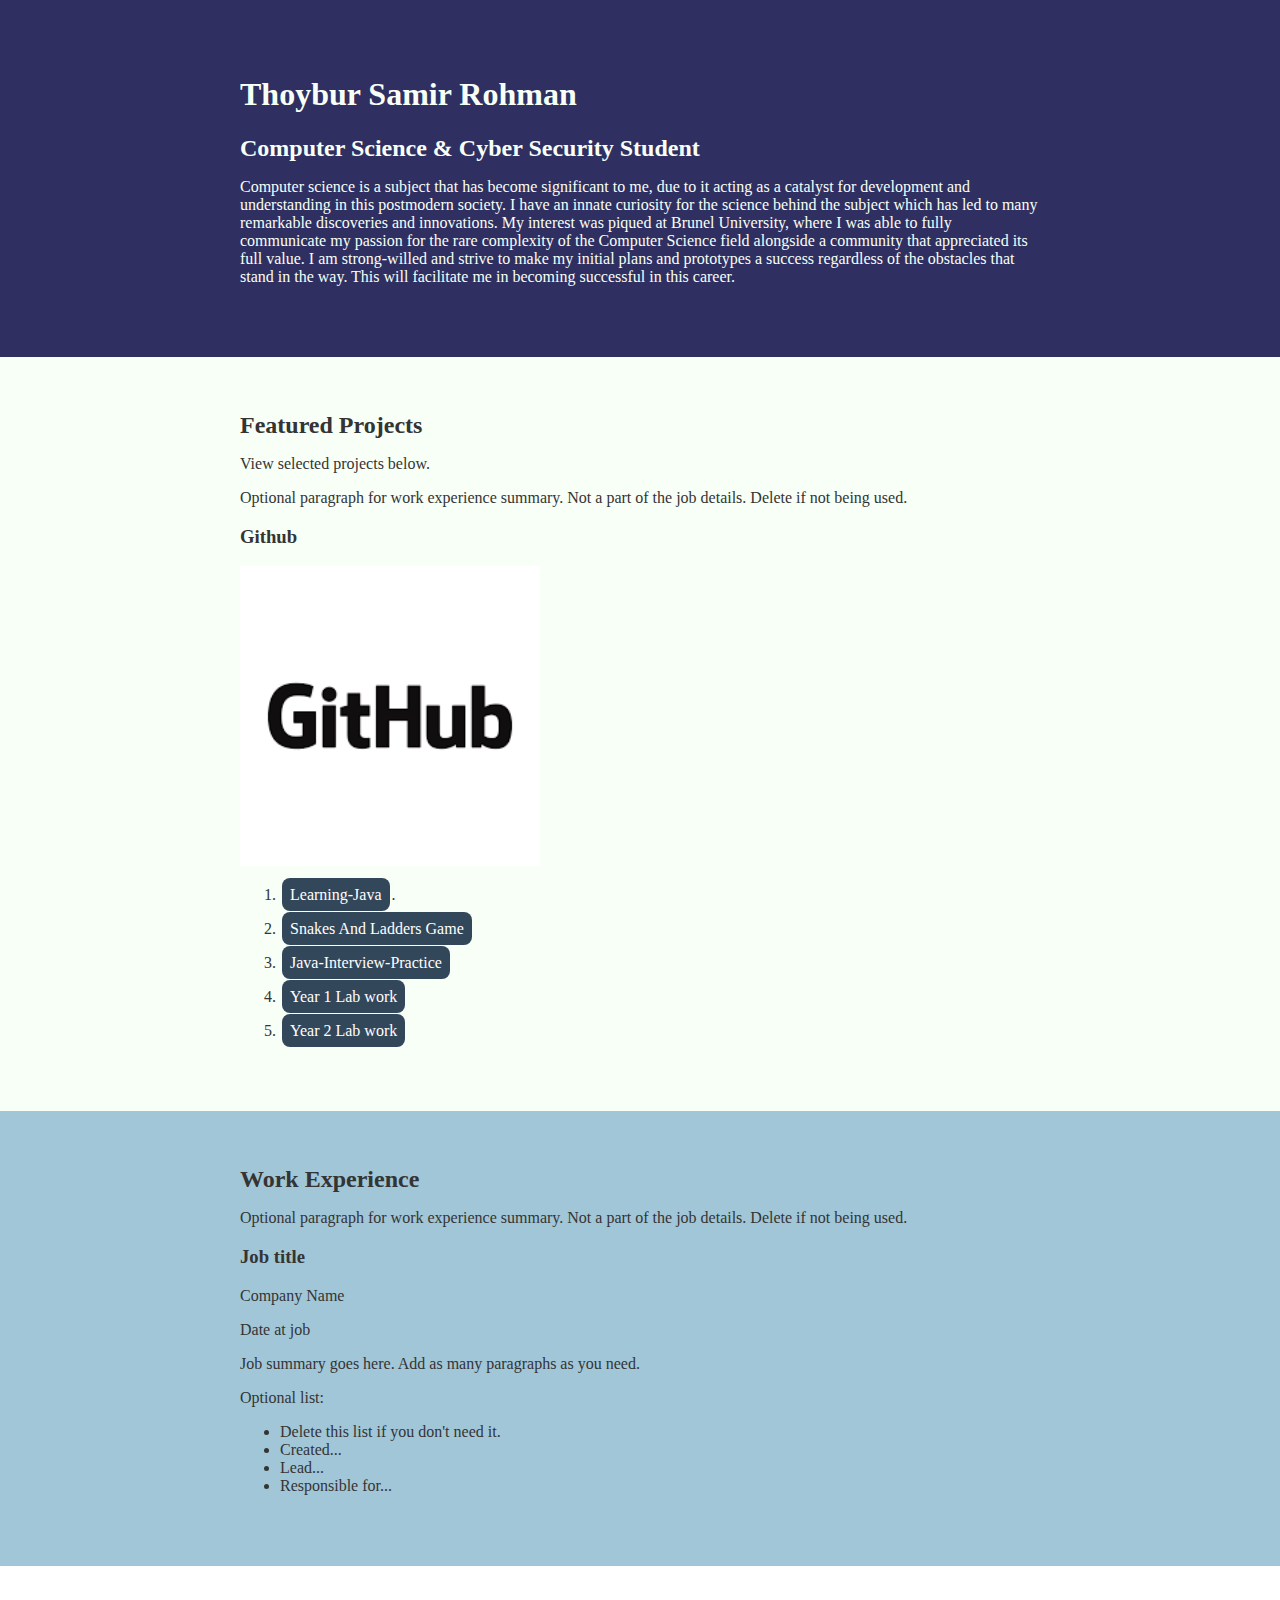
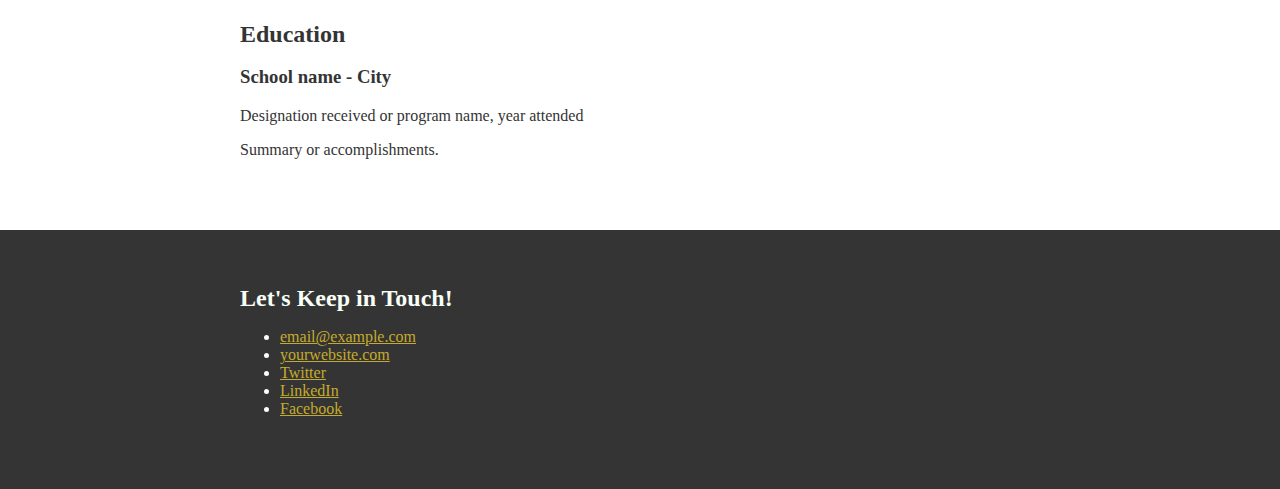
==== CSS/index.html @ e40d6f42 "Update" ====
<!DOCTYPE html>
<html lang="en">
  <head>
    <meta charset="UTF-8">
    <meta name="viewport" content="width=device-width, initial-scale=1.0">
    <title>Thoybur Rohman</title>
    <link rel="stylesheet" href="CSS/styles.css">
  </head>
  <body>
    <main>
      <!-- ***********************  ABOUT / PROFILE  *********************** -->
      <header>
        <div class="content-wrap">
        
      <h1>Thoybur Samir Rohman </h1>
      <h2>Computer Science & Cyber Security Student</h2>
      <p>Computer science is a subject that has become significant to me, due to it acting as a catalyst for development and understanding in this postmodern society. I
        have an innate curiosity for the science behind the subject which has led to many remarkable discoveries and innovations. My interest was piqued at Brunel University, 
        where I was able to fully communicate my passion for the rare complexity of the Computer Science field alongside a community that appreciated its full value. 
        I am strong-willed and strive to make my initial plans and prototypes a success regardless of the obstacles that stand in the way. This will facilitate me in becoming successful in this career.</p>
      </div>
      </header>

      <!-- ********************  PROJECTS / PORTFOLIO  ********************* -->
      <section class="projects">
        <div class="content-wrap">
        <h2>Featured Projects</h2>
        <p>View selected projects below.</p>
        <p>Optional paragraph for work experience summary. Not a part of the job details. Delete if not being used.</p>
        <!-- Copy the whole <section> block to add more projects. -->
        <section class="projects">
          
          <h3>Github</h3>
          <img src="Images/Github.png" alt="GitHub">
          <ol>
            <li><a class="btn" href="https://github.com/Thoybur-Rohman/Learning-Java" target="_blank">Learning-Java</a>.</li>
            <p></p>
            <li><a class="btn" href="https://github.com/Thoybur-Rohman/SnakesAndLadders" target="_blank">Snakes And Ladders Game</a></li>
            <p></p>
            <li><a class="btn" href="https://github.com/Thoybur-Rohman/Java-Interview-Practice" target="_blank">Java-Interview-Practice</a></li>
            <p></p>
            <li><a class="btn" href="https://github.com/Thoybur-Rohman/Year-1-lab-work" target="_blank">Year 1 Lab work</a></li>
            <p></p>
            <li><a class="btn" href="https://github.com/Thoybur-Rohman" target="_blank">Year 2 Lab work </a></li>
          </ol>
         
        </section>
       </div>
        <!-- End of Project block. -->
      </section>

      <!-- ***********************  WORK EXPERIENCE  *********************** -->
      <section class="work-experience">
        <div class="content-wrap">
        <h2>Work Experience</h2>
        <p>Optional paragraph for work experience summary. Not a part of the job details. Delete if not being used.</p>

        <!-- Copy this whole <section> block to add more jobs. -->
        <section>
          <h3>Job title</h3>
          <p>Company Name</p>
          <p>Date at job</p>
          <p>Job summary goes here. Add as many paragraphs as you need.</p>
          <p>Optional list:</p>
          <ul>
            <li>Delete this list if you don't need it.</li>
            <li>Created...</li>
            <li>Lead...</li>
            <li>Responsible for...</li>
          </ul>
          </section>
        </div>
        </section>
        <!-- End of Job block. -->
      </section>

      <!-- ******************  EDUCATION & CERTIFICATIONS ****************** -->
      <section class="education">
        <div class="content-wrap">
        <h2>Education</h2>

        <!-- Copy this whole <section> block to add more schools. -->
        <section>
          <h3>School name - City</h3>
          <p>Designation received or program name, year attended</p>
          <p>Summary or accomplishments.</p>
        </section>
      </div>
        <!-- End of School block. -->
      </section>

      <!-- *****************  CONTACT INFO / SOCIAL MEDIA  ***************** -->
      <footer >
        <div class="content-wrap">
        <h2>Let's Keep in Touch!</h2>
        

        <!-- Social media and contact links. Add or remove any networks. -->
        <ul>
          <li><a href="mailto:email@example.com">email@example.com</a></li>
          <li><a href="http://yourwebsite.com" target="_blank">yourwebsite.com</a></li>
          <li><a href="#" target="_blank">Twitter</a></li>
          <li><a href="#" target="_blank">LinkedIn</a></li>
          <li><a href="#" target="_blank">Facebook</a></li>
        </ul>
      </div>
      </footer>
    </main>
  </body>
</html>
---- CSS/CSS/styles.css ----
/*
COLOR PALETTE
https://coolors.co/f7fff7-343434-2f3061-ffe66d-a1c6d7
#F7FFF7 - almost white
#343434 - dark gray - almost black
#2F3061 - blue dark
#FFE66D - yellow
#A1C6D7 - blue light
*/


/* Global styles
------------------------------------*/
body {
  color: #343434;
  margin: 0;
  padding: 0;
}
img {
  width: 300px;
}
a {
  color: #c4ab2d;
}
a:hover {
  text-decoration: none;
}
h2{
  margin: 0;
}
.content-wrap {
  width: 800px;
  margin: 0 auto;
  padding: 55px 0;
}



/* Profile
------------------------------------*/
header {
  background: #2F3061;
  color: #F7FFF7;
}


/* Projects
------------------------------------*/
.projects {
  background: #F7FFF7;
}
.projects a {
  color: #2F3061; 
}
.projects .btn {
  padding: 8px;
  margin: 2px;
  text-decoration: none;
  /* other styling */
  background-color: #33475b;
  border-radius: 8px;
  color: white;
  font-family: Avenir;/* Profile
This adds a font*/
}
.projects .btn:hover {
  background: rgba(41, 5, 119, 0.8);
}


/* Work Experience
------------------------------------*/
.work-experience {
  background: #A1C6D7;
}


/* Education
------------------------------------*/



/* Contact Info
------------------------------------*/
footer {
  background: #343434;
  color: #F7FFF7;
}
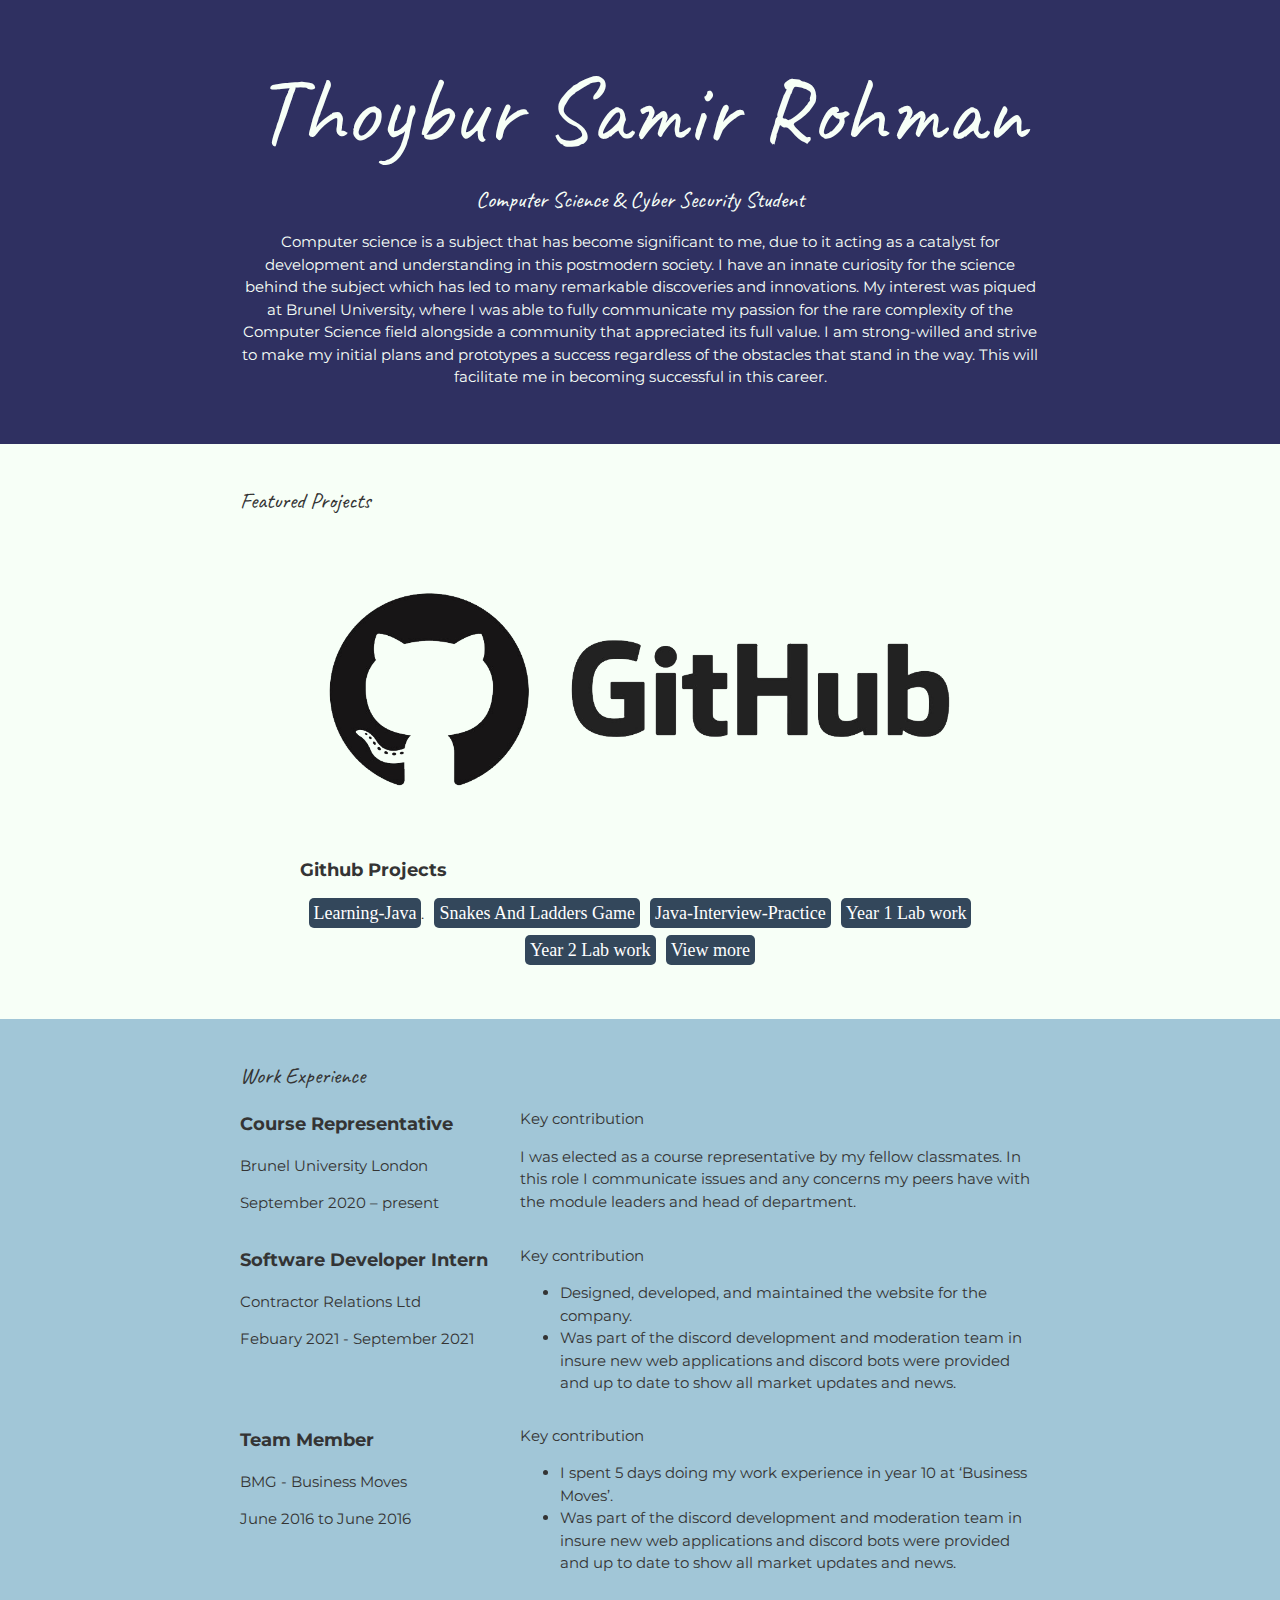
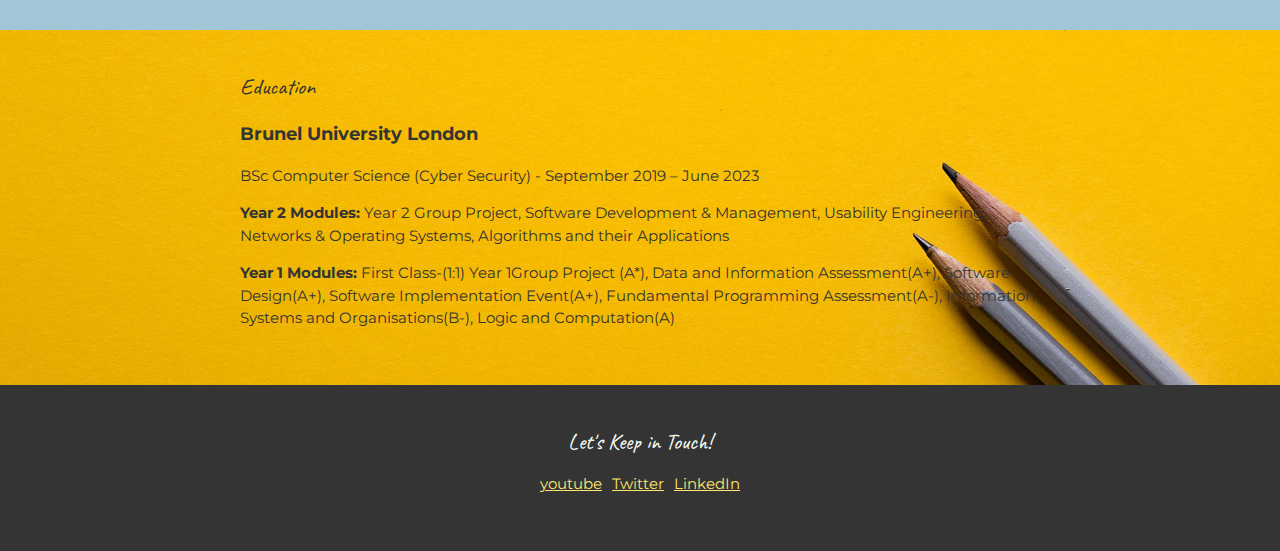
==== commit 5748aae7: "CSS" ====
--- a/CSS/index.html
+++ b/CSS/index.html
@@ -4,6 +4,7 @@
     <meta charset="UTF-8">
     <meta name="viewport" content="width=device-width, initial-scale=1.0">
     <title>Thoybur Rohman</title>
+    <link href="https://fonts.googleapis.com/css?family=Caveat|Montserrat:400,600&display=swap" rel="stylesheet"> 
     <link rel="stylesheet" href="CSS/styles.css">
   </head>
   <body>
@@ -20,30 +21,21 @@
         I am strong-willed and strive to make my initial plans and prototypes a success regardless of the obstacles that stand in the way. This will facilitate me in becoming successful in this career.</p>
       </div>
       </header>
-
       <!-- ********************  PROJECTS / PORTFOLIO  ********************* -->
-      <section class="projects">
+      <section class="projects project-item">
         <div class="content-wrap">
         <h2>Featured Projects</h2>
-        <p>View selected projects below.</p>
-        <p>Optional paragraph for work experience summary. Not a part of the job details. Delete if not being used.</p>
-        <!-- Copy the whole <section> block to add more projects. -->
-        <section class="projects">
-          
-          <h3>Github</h3>
-          <img src="Images/Github.png" alt="GitHub">
-          <ol>
+        <section class="content-wrap projects">
+          <img src="Images/github_PNG15.png" alt="GitHub">         
+          <h3>Github Projects</h3>       
+          <ul class="content-list">
             <li><a class="btn" href="https://github.com/Thoybur-Rohman/Learning-Java" target="_blank">Learning-Java</a>.</li>
-            <p></p>
             <li><a class="btn" href="https://github.com/Thoybur-Rohman/SnakesAndLadders" target="_blank">Snakes And Ladders Game</a></li>
-            <p></p>
             <li><a class="btn" href="https://github.com/Thoybur-Rohman/Java-Interview-Practice" target="_blank">Java-Interview-Practice</a></li>
-            <p></p>
             <li><a class="btn" href="https://github.com/Thoybur-Rohman/Year-1-lab-work" target="_blank">Year 1 Lab work</a></li>
-            <p></p>
             <li><a class="btn" href="https://github.com/Thoybur-Rohman" target="_blank">Year 2 Lab work </a></li>
-          </ol>
-         
+            <li><a class="btn" href="https://github.com/Thoybur-Rohman" target="_blank"> View more  </a></li>
+          </ul>         
         </section>
        </div>
         <!-- End of Project block. -->
@@ -52,38 +44,67 @@
       <!-- ***********************  WORK EXPERIENCE  *********************** -->
       <section class="work-experience">
         <div class="content-wrap">
-        <h2>Work Experience</h2>
-        <p>Optional paragraph for work experience summary. Not a part of the job details. Delete if not being used.</p>
-
-        <!-- Copy this whole <section> block to add more jobs. -->
-        <section>
-          <h3>Job title</h3>
-          <p>Company Name</p>
-          <p>Date at job</p>
-          <p>Job summary goes here. Add as many paragraphs as you need.</p>
-          <p>Optional list:</p>
-          <ul>
-            <li>Delete this list if you don't need it.</li>
-            <li>Created...</li>
-            <li>Lead...</li>
-            <li>Responsible for...</li>
-          </ul>
+        <h2>Work Experience</h2>     
+        <section class="job-item">
+          <div class="job details">
+            <h3>Course Representative</h3>
+            <p>Brunel University London </p>
+            <p>September 2020 – present</p>
+          </div> 
+          <div class="job details">
+          <p>Key contribution</p>
+          <p>I was elected as a course representative by my fellow classmates. In this role 
+            I communicate issues and any concerns my peers have with the module leaders and head of department.</p>
+          </div>
           </section>
+        
+          <section class="job-item">
+            <div class="job details">
+            <h3>Software Developer Intern </h3>
+            <p>Contractor Relations Ltd </p>
+            <p>Febuary 2021 - September 2021</p>
+            </div>
+            <div class="job summary">
+            <p>Key contribution</p>
+            <ul>
+              <li>Designed, developed, and maintained the website for the company.</li>
+              <li>Was part of the discord development and moderation team in insure new web 
+                applications and discord bots were provided and up to date to show all market updates and news. </li>
+            </ul> 
+          </div>
+            </section>
+            <section class="job-item">
+              <div class="job details">
+              <h3>Team Member</h3>
+              <p>BMG - Business Moves </p>
+              <p>June 2016 to June 2016</p>
+              </div>
+              <div class="job summary">
+              <p>Key contribution</p>
+              <ul>
+                <li>I spent 5 days doing my work experience in year 10 at ‘Business Moves’. </li>
+                <li>Was part of the discord development and moderation team in insure new web 
+                  applications and discord bots were provided and up to date to show all market updates and news. </li>
+              </ul>
+            </div>
+              </section>
         </div>
         </section>
         <!-- End of Job block. -->
       </section>
-
       <!-- ******************  EDUCATION & CERTIFICATIONS ****************** -->
       <section class="education">
         <div class="content-wrap">
         <h2>Education</h2>
-
         <!-- Copy this whole <section> block to add more schools. -->
         <section>
-          <h3>School name - City</h3>
-          <p>Designation received or program name, year attended</p>
-          <p>Summary or accomplishments.</p>
+          <h3>Brunel University London </h3>
+          <p>BSc Computer Science (Cyber Security) - September 2019 – June 2023</p>
+          <p><strong> Year 2 Modules:</strong> Year 2 Group Project, Software Development & Management, Usability Engineering, Networks & Operating Systems, 
+            Algorithms and their Applications</p>
+          <p><strong> Year 1 Modules:</strong> First Class-(1:1) Year 1Group Project (A*), Data and Information Assessment(A+), Software Design(A+), Software Implementation Event(A+), 
+            Fundamental Programming Assessment(A-),
+             Information Systems and Organisations(B-), Logic and Computation(A)</p>
         </section>
       </div>
         <!-- End of School block. -->
@@ -96,12 +117,10 @@
         
 
         <!-- Social media and contact links. Add or remove any networks. -->
-        <ul>
-          <li><a href="mailto:email@example.com">email@example.com</a></li>
-          <li><a href="http://yourwebsite.com" target="_blank">yourwebsite.com</a></li>
-          <li><a href="#" target="_blank">Twitter</a></li>
+        <ul class="content-list">
+          <li><a href="https://www.youtube.com/channel/UCh9X4ds9ClyC6fBSOCqeguA" target="_blank">youtube</a></li>
+          <li><a href="https://twitter.com/T44YYB" target="_blank">Twitter</a></li>
           <li><a href="#" target="_blank">LinkedIn</a></li>
-          <li><a href="#" target="_blank">Facebook</a></li>
         </ul>
       </div>
       </footer>
--- a/CSS/CSS/styles.css
+++ b/CSS/CSS/styles.css
@@ -11,29 +11,43 @@
 
 /* Global styles
 ------------------------------------*/
+html{
+  box-sizing: border-box;
+}
+*, *:before, *:after{
+  box-sizing: border-box;
+}
 body {
   color: #343434;
   margin: 0;
   padding: 0;
+  font-family: 'Montserrat', sans-serif;
+  font-size: 15px;
+  line-height: 1.5;
 }
-img {
-  width: 300px;
-}
+
 a {
-  color: #c4ab2d;
+  color: #FFE66D;
 }
 a:hover {
   text-decoration: none;
 }
-h2{
+h1{
+ font-size: 95px;
+ line-height: 1.5;
+}
+
+h1, h2 {
+  font-family: 'Caveat', cursive;
+  font-weight: 300;
   margin: 0;
 }
 .content-wrap {
-  width: 800px;
+  max-width: 800px;
+  width: 85%;
   margin: 0 auto;
-  padding: 55px 0;
+  padding: 40px 0;
 }
-
 
 
 /* Profile
@@ -41,6 +55,7 @@
 header {
   background: #2F3061;
   color: #F7FFF7;
+  
 }
 
 
@@ -48,26 +63,39 @@
 ------------------------------------*/
 .projects {
   background: #F7FFF7;
+   margin-top: 0px;
+   margin-bottom: 0%;
+   padding-bottom: 0px;
+   
 }
 .projects a {
-  color: #2F3061; 
+  color: #2F3061;
+  padding:5px;
+  font-size:large;
 }
 .projects .btn {
-  padding: 8px;
-  margin: 2px;
+  border-radius: 5px;
   text-decoration: none;
   /* other styling */
   background-color: #33475b;
-  border-radius: 8px;
   color: white;
-  font-family: Avenir;/* Profile
-This adds a font*/
+  font-family: Avenir;
+}
+.content-list{
+  list-style-type: none;
+  padding: 0;
+  display: flex;
+  justify-content: center;
+}
+.content-list{
+  display: flex;
+  flex-direction: row;
+  flex-wrap: wrap;
+  gap: 10px;
 }
 .projects .btn:hover {
   background: rgba(41, 5, 119, 0.8);
 }
-
-
 /* Work Experience
 ------------------------------------*/
 .work-experience {
@@ -75,9 +103,15 @@
 }
 
 
+
 /* Education
 ------------------------------------*/
+.education{
+background-image: url(../Images/joanna-kosinska-unsplash.jpg);
+background-size:cover;
+background-position: top right;
 
+}
 
 
 /* Contact Info
@@ -86,3 +120,52 @@
   background: #343434;
   color: #F7FFF7;
 }
+
+
+/* Responsive
+------------------------------------*/
+@media screen and (min-width:750px){
+  header, footer {
+    text-align: center;
+  }
+  .project-item img {
+    width: 100%;
+    max-width: max-content
+  }
+
+  .job-item {
+    display: grid;
+    grid-template-columns: 1fr 2fr;
+    column-gap: 20px;
+  }
+  .content-list1{
+    list-style-type: none;
+    padding: 0;
+    display: flex;
+    justify-content: center;
+  }
+  .content-list1{
+    display: flex;
+    flex-direction: row;
+    flex-wrap: wrap;
+    gap: 10px;
+  }
+}
+
+@media screen and (max-width:749px){
+  h1 {
+    font-size: 75px;
+    line-height: 0.9;
+    margin-bottom: 20px;
+  }
+  h2 {
+    line-height: 1;
+  }
+  .contact-list a {
+    padding: 5px;
+  }
+  .project-item img {
+    width: 80%;
+    max-width: max-content
+  }
+}
